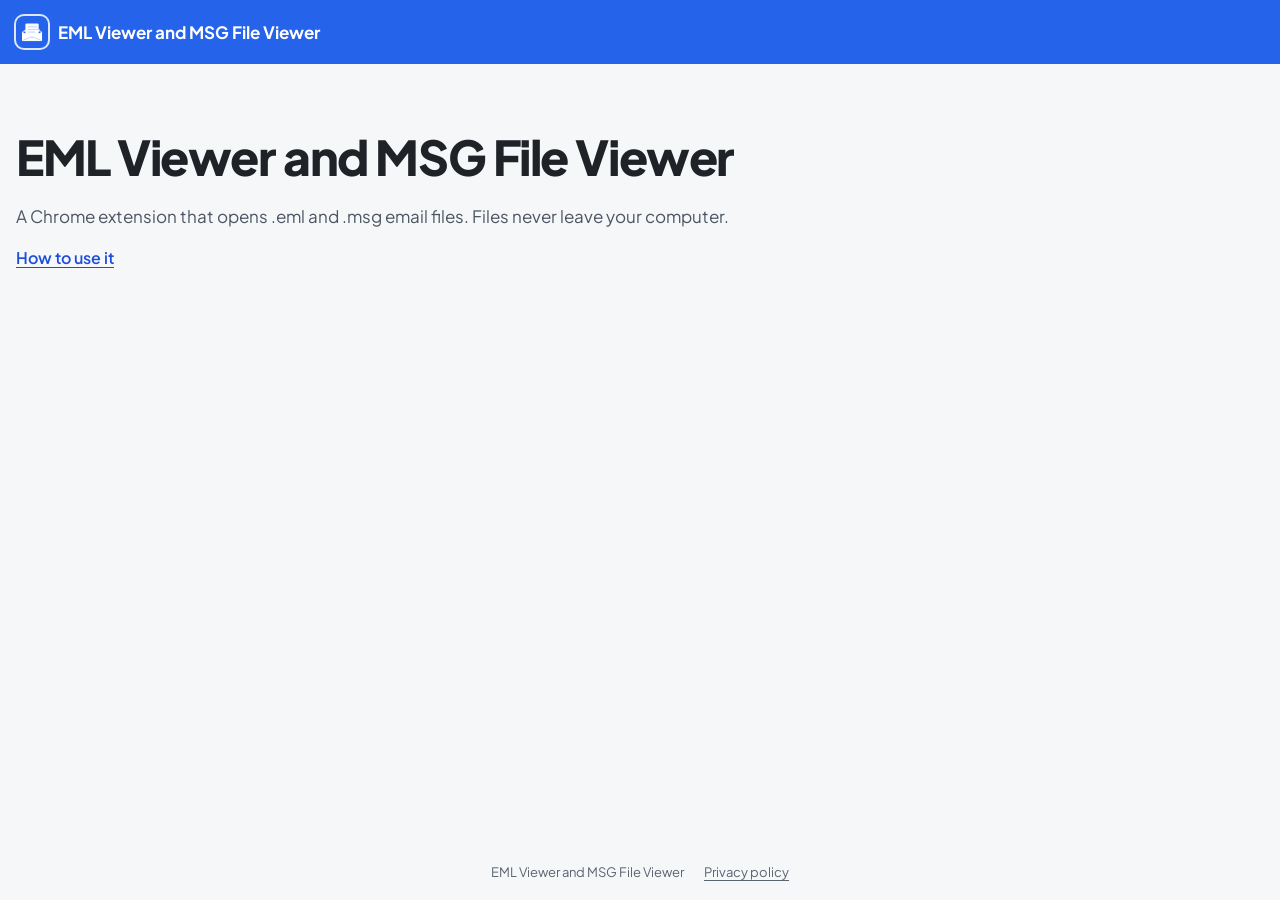
==== index.html @ d06e570b "Publish site from eml-viewer/site (f8ddaa0)" ====
<!doctype html>
<html lang="en">
<head>
  <meta charset="utf-8">
  <meta name="viewport" content="width=device-width, initial-scale=1">
  <title>EML Viewer and MSG File Viewer</title>
  <meta name="description" content="Open .eml and .msg email files in Chrome. Private: files never leave your computer.">
  <link rel="icon" href="assets/favicon.png" type="image/png">
  <link rel="stylesheet" href="assets/style.css">
  <link rel="stylesheet" href="assets/welcome.css">
</head>
<body class="welcome">
<header class="site-header">
  <div class="wrap">
    <a class="brand" href="./"><img src="assets/icon128.png" alt="" width="32" height="32">EML Viewer and MSG File Viewer</a>
  </div>
</header>

<main class="wrap prose home">
  <h1>EML Viewer and MSG File Viewer</h1>
  <p class="lead">A Chrome extension that opens .eml and .msg email files. Files never leave your computer.</p>
  <p><a href="welcome/#usage">How to use it</a></p>
</main>

<footer class="site-footer">
  <div class="wrap">
    <span>EML Viewer and MSG File Viewer</span>
    <a href="privacy/">Privacy policy</a>
  </div>
</footer>
</body>
</html>
---- assets/style.css ----
/* Shared styles for emlview.com: the extension's blue (#2563eb, from the icon), white text on it,
   neutral pages for long text. Font: Plus Jakarta Sans (OFL), served from this site. */
@font-face {
  font-family: "Plus Jakarta Sans";
  src: url("fonts/plus-jakarta-sans.woff2") format("woff2");
  font-weight: 200 800;
  font-style: normal;
  font-display: swap;
}

:root {
  --brand: #2563eb;
  --brand-deep: #1d4ed8;
  --on-brand: #ffffff;
  --on-brand-muted: rgb(255 255 255 / 84%);
  --background: #ffffff;
  --foreground: #1f2328;
  --muted-foreground: #5b6470;
  --border: #e3e6ea;
  --accent: #1d4ed8;
  --ring: #ffffff;
  --mark: #e5372b;
  --radius: 14px;
  --font: "Plus Jakarta Sans", system-ui, -apple-system, "Segoe UI", Roboto, Arial, sans-serif;
  color-scheme: light;
}

@media (prefers-color-scheme: dark) {
  :root {
    --background: #121417;
    --foreground: #eceef1;
    --muted-foreground: #a3abb6;
    --border: #2b3036;
    --accent: #93b4ff;
    color-scheme: dark;
  }
}

* { box-sizing: border-box; }

html { -webkit-text-size-adjust: 100%; }

body {
  margin: 0;
  background: var(--background);
  color: var(--foreground);
  font: 400 1rem/1.55 var(--font);
  -webkit-font-smoothing: antialiased;
}

a { color: var(--accent); text-underline-offset: 3px; }

a:focus-visible, button:focus-visible {
  outline: 3px solid var(--ring);
  outline-offset: 3px;
  border-radius: 8px;
}

.wrap {
  width: 100%;
  max-width: 76rem;
  margin: 0 auto;
  padding: 0 1rem;
}

/* The header is always on the brand blue. */
.site-header {
  background: var(--brand);
  color: var(--on-brand);
}

.site-header .wrap {
  display: flex;
  align-items: center;
  min-height: 4rem;
}

.brand {
  display: inline-flex;
  align-items: center;
  gap: 0.625rem;
  min-height: 2.75rem;
  color: var(--on-brand);
  font-weight: 700;
  font-size: 1.0625rem;
  text-decoration: none;
}

.brand img {
  width: 2rem;
  height: 2rem;
  border-radius: 8px;
  box-shadow: 0 0 0 2px rgb(255 255 255 / 85%);
}

.site-footer {
  border-top: 1px solid var(--border);
  color: var(--muted-foreground);
  font-size: 0.875rem;
}

.site-footer .wrap {
  display: flex;
  flex-wrap: wrap;
  gap: 0.5rem 1.5rem;
  align-items: center;
  min-height: 4rem;
}

.site-footer a {
  display: inline-flex;
  align-items: center;
  min-height: 2.75rem;
  color: inherit;
}

/* ---------- text pages (privacy, home) ---------- */

.prose { max-width: 44rem; padding-top: 2rem; padding-bottom: 4rem; }

.prose h1 { font-size: clamp(1.75rem, 1.3rem + 2vw, 2.25rem); line-height: 1.2; margin: 0 0 0.5rem; letter-spacing: -0.02em; }

.prose h2 { font-size: 1.25rem; margin: 2rem 0 0.5rem; letter-spacing: -0.01em; }

.prose .lead { color: var(--muted-foreground); font-size: 1.0625rem; }

.prose ul { padding-left: 1.25rem; }
---- assets/welcome.css ----
/* Welcome page: calm light page (reads as a browser message, not an ad), brand blue only in accents; one version at a time (body[data-mode]).
   Short text on top, then one big browser picture across the width, close to its real size, so the
   puzzle in the picture is where the real one is: top right. Steps 1-2 fit on the first screen. */
body.welcome {
  --ring: var(--brand-deep); /* focus ring must show on the light page */
  background: #f6f7f9;
  color: #1f2328;
  /* The footer sits at the very bottom even when the page is short; the content is centred above it. */
  display: flex;
  flex-direction: column;
  min-height: 100svh;
}

.welcome main { flex: 1 0 auto; }

body[data-mode="pin"] .mode-usage,
body[data-mode="usage"] .mode-pin { display: none; }

.defs { position: absolute; width: 0; height: 0; overflow: hidden; }

.welcome .wrap { max-width: 84rem; }

.stage {
  display: flex;
  flex-direction: column;
  justify-content: center;
  padding-top: clamp(1.5rem, 7svh, 4rem);
  padding-bottom: clamp(2rem, 6svh, 3.5rem);
}

.hero { text-align: center; padding-bottom: clamp(1.5rem, 5svh, 2.75rem); }

/* "Added to Chrome": the words people just clicked in the store, with a green tick (success). */
.eyebrow {
  display: inline-flex;
  align-items: center;
  gap: 0.5rem;
  margin: 0 0 1rem;
  color: #15803d;
  font-size: 1rem;
  font-weight: 700;
  letter-spacing: 0.01em;
}

.ok-dot {
  display: inline-grid;
  place-items: center;
  width: 1.5rem;
  height: 1.5rem;
  border-radius: 50%;
  background: #16a34a;
  box-shadow: 0 0 0 4px #dcfce7;
}

.ok-dot svg {
  width: 0.875rem;
  height: 0.875rem;
  fill: none;
  stroke: #fff;
  stroke-width: 3.5;
  stroke-linecap: round;
  stroke-linejoin: round;
}

.eyebrow[hidden] { display: none; }

.hero h1 {
  margin: 0;
  font-size: clamp(1.75rem, 1.3rem + 1.8vw, 2.625rem);
  font-weight: 800;
  line-height: 1.12;
  letter-spacing: -0.03em;
}

.hero .lead {
  max-width: 40rem;
  margin: 1rem auto 0;
  color: #4b5563;
  font-size: 1.125rem;
  font-weight: 500;
  line-height: 1.7;
}

/* The same numbers as in the picture, inline in the text. */
.n {
  display: inline-grid;
  place-items: center;
  width: 1.5rem;
  height: 1.5rem;
  margin: 0 0.125rem;
  border: 2.5px solid var(--mark);
  border-radius: 50%;
  background: #fff;
  color: var(--mark);
  font-size: 0.8125rem;
  font-weight: 800;
  line-height: 1;
  vertical-align: middle;
}

.next {
  margin: clamp(2rem, 6svh, 4rem) 0 1.5rem;
  text-align: center;
  font-size: clamp(1.125rem, 1rem + 0.5vw, 1.375rem);
  font-weight: 600;
  letter-spacing: -0.01em;
}

.switch { margin: 2rem 0 0; text-align: center; }

.switch a {
  display: inline-flex;
  align-items: center;
  min-height: 2.75rem;
  padding: 0 0.875rem;
  border-radius: 999px;
  color: var(--brand-deep);
  font-weight: 600;
}

.switch a:hover { background: #e8f0fe; }

/* The picture keeps light colours: it shows the browser as it looks. The first picture is kept small
   enough (by width, so nothing is cut) that it ends above the bottom of the screen. */
.shot {
  display: block;
  width: 100%;
  height: auto;
  margin: 0 auto;
  aspect-ratio: 1204 / 524;
  /* Narrower than the page, like the course example; grows a little on big monitors so the words stay readable. */
  max-width: clamp(52rem, 48vw, 64rem);
  font-family: var(--font);
  filter: drop-shadow(0 1px 2px rgb(16 24 40 / 10%)) drop-shadow(0 16px 36px rgb(16 24 40 / 14%));
  pointer-events: none;
  user-select: none;
}

.shot-main .shot {
  aspect-ratio: 1204 / 434;
  max-width: min(clamp(52rem, 48vw, 64rem), calc((100svh - 17rem) * 1204 / 434));
}

.mode-usage .shot { max-width: min(clamp(52rem, 48vw, 64rem), calc((100svh - 16rem) * 1204 / 524)); }

/* Steps 1 and 2 in the picture pulse one after the other, so the eye goes 1 → 2.
   A soft ring that grows and fades, not a hard blink (blinking reads as an ad). */
.pulse circle {
  fill: none;
  stroke: var(--mark);
  stroke-width: 6;
  opacity: 0;
  transform-box: fill-box;
  transform-origin: center;
  animation: ring-pulse 3s ease-out infinite;
}

.pulse .pulse-2 { animation-delay: 1.5s; }

@keyframes ring-pulse {
  0% { opacity: 0.75; transform: scale(1); }
  40% { opacity: 0; transform: scale(1.9); }
  100% { opacity: 0; transform: scale(1.9); }
}

@media (prefers-reduced-motion: reduce) { .pulse circle { animation: none; } }

/* Pictures are not buttons: no hand cursor. A click shows .shot-hint instead of doing nothing. */
.shot-wrap { cursor: default; }

.shot-hint {
  position: fixed;
  top: 0.75rem;
  right: 1rem;
  z-index: 10;
  display: flex;
  align-items: flex-start;
  gap: 0.625rem;
  max-width: min(24rem, calc(100vw - 2rem));
  margin: 0;
  padding: 0.875rem 1rem;
  border-radius: 14px;
  background: #ffffff;
  color: #1f2328;
  font-weight: 600;
  line-height: 1.4;
  box-shadow: 0 12px 32px rgb(10 25 80 / 35%);
  animation: hint-in 0.2s ease-out;
}

.shot-hint[hidden] { display: none; }

.shot-hint .icon { flex: none; width: 1.5rem; height: 1.5rem; color: var(--mark); stroke-width: 3; }

@keyframes hint-in { from { opacity: 0; transform: translateY(-6px); } }

@media (prefers-reduced-motion: reduce) { .shot-hint { animation: none; } }

.icon {
  width: 1.125rem;
  height: 1.125rem;
  fill: none;
  stroke: currentColor;
  stroke-width: 2.5;
  stroke-linecap: round;
  stroke-linejoin: round;
}

/* Home page: short text on the blue. */
.home { min-height: calc(100svh - 8rem); padding-top: 4rem; }
.home h1 { font-size: clamp(2rem, 1.4rem + 2.2vw, 3rem); font-weight: 800; letter-spacing: -0.03em; }
.home .lead { color: #4b5563; }
.home a { color: var(--brand-deep); font-weight: 600; }

.welcome .site-footer {
  border-top-color: #e3e6ea;
  color: #5b6470;
}

/* Footer centred, in line with the centred page above it; quiet, no full-width line. */
.welcome .site-footer { border-top: 0; font-size: 0.8125rem; }
.welcome .site-footer .wrap { justify-content: center; text-align: center; min-height: 3.5rem; gap: 0.25rem 1.25rem; }

/* Narrow windows: the picture keeps a readable height and shows the right part of the browser,
   where the puzzle and the pin are. */
@media (max-width: 48rem) {
  .shot { min-height: 16rem; max-width: none !important; }
}
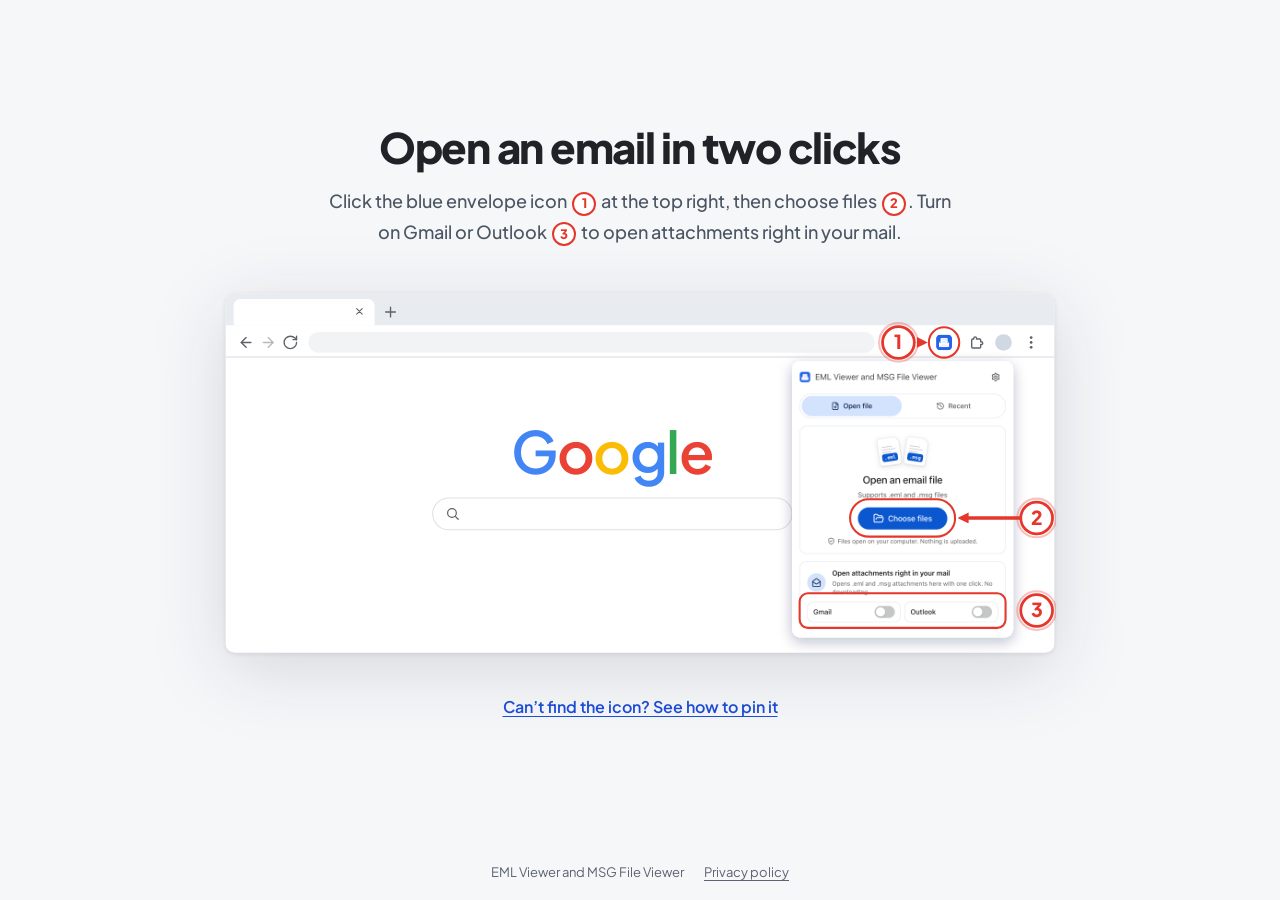
==== commit b217adba: "Publish site from eml-viewer/site (37840bc)" ====
--- a/index.html
+++ b/index.html
@@ -3,23 +3,181 @@
 <head>
   <meta charset="utf-8">
   <meta name="viewport" content="width=device-width, initial-scale=1">
-  <title>EML Viewer and MSG File Viewer</title>
-  <meta name="description" content="Open .eml and .msg email files in Chrome. Private: files never leave your computer.">
+  <title>EML Viewer and MSG File Viewer is installed</title>
+  <meta name="description" content="Pin EML Viewer and MSG File Viewer to your toolbar and open .eml and .msg email files in two clicks.">
+  <meta name="robots" content="noindex">
+  <meta name="theme-color" content="#2563eb">
   <link rel="icon" href="assets/favicon.png" type="image/png">
+  <link rel="preload" href="assets/fonts/plus-jakarta-sans.woff2" as="font" type="font/woff2" crossorigin>
   <link rel="stylesheet" href="assets/style.css">
   <link rel="stylesheet" href="assets/welcome.css">
+  <script src="assets/welcome.js" defer></script>
 </head>
-<body class="welcome">
-<header class="site-header">
-  <div class="wrap">
-    <a class="brand" href="./"><img src="assets/icon128.png" alt="" width="32" height="32">EML Viewer and MSG File Viewer</a>
-  </div>
-</header>
+<!-- Two versions on one page: "pin" until the icon is on the toolbar, then "usage".
+     Short text on top, then one big browser picture across the whole width, close to real size:
+     the puzzle in the picture sits at the top right, where it is in the person's own browser.
+     Clicking a picture explains that it is a picture (people do click it). -->
+<body class="welcome" data-mode="pin">
 
-<main class="wrap prose home">
-  <h1>EML Viewer and MSG File Viewer</h1>
-  <p class="lead">A Chrome extension that opens .eml and .msg email files. Files never leave your computer.</p>
-  <p><a href="welcome/#usage">How to use it</a></p>
+<!-- Shared drawing parts for the pictures. -->
+<svg class="defs" aria-hidden="true" focusable="false">
+  <defs>
+    <marker id="arrowHead" viewBox="0 0 10 10" refX="6" refY="5" markerWidth="3.2" markerHeight="3.2" orient="auto-start-reverse">
+      <path d="M0 0 10 5 0 10z" fill="#e5372b"/>
+    </marker>
+    <filter id="lift" x="-20%" y="-20%" width="140%" height="140%">
+      <feDropShadow dx="0" dy="6" stdDeviation="10" flood-color="#0b1b4d" flood-opacity=".28"/>
+    </filter>
+    <clipPath id="winPin"><rect width="1200" height="430" rx="14"/></clipPath>
+    <clipPath id="winUse"><rect width="1200" height="520" rx="14"/></clipPath>
+    <clipPath id="popupClip"><rect x="820" y="98" width="320" height="400" rx="12"/></clipPath>
+    <g id="puzzle" fill="none" stroke="#5f6368" stroke-width="2" stroke-linecap="round" stroke-linejoin="round">
+      <path d="M4 8.5A1.5 1.5 0 0 1 5.5 7H7V6a2 2 0 0 1 4 0v1h4.5A1.5 1.5 0 0 1 17 8.5V11h1a2 2 0 0 1 0 4h-1v3.5a1.5 1.5 0 0 1-1.5 1.5h-10A1.5 1.5 0 0 1 4 18.5z"/>
+    </g>
+    <!-- A whole browser window with the Google home page, as in the course examples. -->
+    <symbol id="window" viewBox="0 0 1200 540">
+      <rect width="1200" height="540" fill="#ffffff"/>
+      <path d="M0 0h1200v46H0z" fill="#e8ecf1"/>
+      <path d="M12 46V18a10 10 0 0 1 10-10h184a10 10 0 0 1 10 10v28z" fill="#ffffff"/>
+      <path d="M190 22l8 8M198 22l-8 8" stroke="#5f6368" stroke-width="1.6" stroke-linecap="round"/>
+      <path d="M232 27h14M239 20v14" stroke="#5f6368" stroke-width="2" stroke-linecap="round"/>
+      <g fill="none" stroke="#5f6368" stroke-width="2" stroke-linecap="round" stroke-linejoin="round">
+        <g transform="translate(18 59)"><path d="m12 19-7-7 7-7"/><path d="M19 12H5"/></g>
+        <g transform="translate(50 59)" opacity=".45"><path d="M5 12h14"/><path d="m12 5 7 7-7 7"/></g>
+        <g transform="translate(82 59)"><path d="M21 12a9 9 0 1 1-9-9c2.52 0 4.93 1 6.74 2.74L21 8"/><path d="M21 3v5h-5"/></g>
+      </g>
+      <rect x="120" y="56" width="820" height="30" rx="15" fill="#f1f3f4"/>
+      <use href="#puzzle" transform="translate(1076 59)"/>
+      <circle cx="1126" cy="71" r="12" fill="#cfd8e3"/>
+      <g fill="#5f6368"><circle cx="1166" cy="64" r="2"/><circle cx="1166" cy="71" r="2"/><circle cx="1166" cy="78" r="2"/></g>
+      <line x1="0" y1="92" x2="1200" y2="92" stroke="#e3e6ea" stroke-width="2"/>
+      <text x="560" y="262" font-size="84" font-weight="600" text-anchor="middle" letter-spacing="-2"><tspan fill="#4285f4">G</tspan><tspan fill="#ea4335">o</tspan><tspan fill="#fbbc05">o</tspan><tspan fill="#4285f4">g</tspan><tspan fill="#34a853">l</tspan><tspan fill="#ea4335">e</tspan></text>
+      <rect x="300" y="296" width="520" height="46" rx="23" fill="#ffffff" stroke="#dfe1e5" stroke-width="1.5"/>
+      <g fill="none" stroke="#5f6368" stroke-width="2" stroke-linecap="round" transform="translate(318 308) scale(.9)"><circle cx="11" cy="11" r="7"/><path d="m21 21-4.3-4.3"/></g>
+    </symbol>
+    <!-- A big number like on the course pages: white circle, thick red ring, light halo. Centre (24, 24). -->
+    <symbol id="badgeBg" viewBox="0 0 48 48" overflow="visible">
+      <circle cx="24" cy="24" r="28" fill="none" stroke="#e5372b" stroke-opacity=".3" stroke-width="3"/>
+      <circle cx="24" cy="24" r="23" fill="#ffffff" stroke="#e5372b" stroke-width="4"/>
+    </symbol>
+    <!-- The pinned icon on the toolbar and its window open (used for step 3 and "how to use"). -->
+    <symbol id="pinnedOpen" viewBox="0 0 1200 520">
+      <use href="#window" width="1200" height="540" clip-path="url(#winUse)"/>
+      <image href="assets/icon128.png" x="1028" y="59" width="24" height="24"/>
+      <rect x="820" y="98" width="320" height="400" rx="12" fill="#ffffff" filter="url(#lift)"/>
+      <image href="assets/popup.png" x="820" y="98" width="320" height="400" clip-path="url(#popupClip)"/>
+      <circle cx="1040" cy="71" r="22" fill="none" stroke="#e5372b" stroke-width="3"/>
+    </symbol>
+  </defs>
+</svg>
+
+
+<main class="wrap stage">
+
+  <!-- ===== Not pinned yet: show where the extension is ===== -->
+  <section class="mode mode-pin" aria-labelledby="pinTitle">
+    <div class="hero">
+      <p class="eyebrow">
+        <span class="ok-dot" aria-hidden="true"><svg viewBox="0 0 24 24"><path d="M20 6 9 17l-5-5"/></svg></span>
+        Added to Chrome
+      </p>
+      <h1 id="pinTitle">Now pin it to your toolbar</h1>
+      <p class="lead">At the top right of your browser: click the puzzle icon <span class="n">1</span>, then the pin <span class="n">2</span></p>
+    </div>
+
+    <div class="shot-wrap shot-main" data-hint="pin">
+      <svg class="shot" preserveAspectRatio="xMaxYMin slice" viewBox="-2 -2 1204 434" role="img" aria-label="The puzzle icon at the top right of the browser and the extensions menu with a pin next to EML Viewer and MSG File Viewer">
+        <use href="#window" width="1200" height="540" clip-path="url(#winPin)"/>
+        <circle cx="1088" cy="71" r="18" fill="#e8f0fe"/>
+        <use href="#puzzle" transform="translate(1076 59)"/>
+        <!-- The menu is drawn a bit larger than life so its words read at a glance (lecture: enlarge what matters). -->
+        <rect x="660" y="98" width="480" height="262" rx="14" fill="#ffffff" filter="url(#lift)"/>
+        <text x="686" y="140" font-size="20" font-weight="700" fill="#202124">Extensions</text>
+        <path d="M1104 126l12 12M1116 126l-12 12" stroke="#5f6368" stroke-width="2" stroke-linecap="round"/>
+        <text x="686" y="176" font-size="16" font-weight="700" fill="#202124">No access needed</text>
+        <text x="686" y="200" font-size="16.5" fill="#3c4043">These extensions don’t need to see and change</text>
+        <text x="686" y="221" font-size="16.5" fill="#3c4043">information on this site.</text>
+        <image href="assets/icon128.png" x="686" y="236" width="32" height="32"/>
+        <text x="728" y="259" font-size="19" fill="#202124">EML Viewer and MSG File Viewer</text>
+        <g fill="none" stroke="#5f6368" stroke-width="2" stroke-linecap="round" stroke-linejoin="round" transform="translate(1082 237) scale(1.25)">
+          <path d="M12 17v5"/><path d="M9 10.76a2 2 0 0 1-1.11 1.79l-1.78.9A2 2 0 0 0 5 15.24V16a1 1 0 0 0 1 1h12a1 1 0 0 0 1-1v-.76a2 2 0 0 0-1.11-1.79l-1.78-.9A2 2 0 0 1 15 10.76V7a1 1 0 0 1 1-1 2 2 0 0 0 0-4H8a2 2 0 0 0 0 4 1 1 0 0 1 1 1z"/>
+        </g>
+        <line x1="672" y1="290" x2="1128" y2="290" stroke="#e3e6ea" stroke-width="2"/>
+        <g fill="none" stroke="#5f6368" stroke-width="2" stroke-linecap="round" stroke-linejoin="round" transform="translate(688 306)">
+          <path d="M9.671 4.136a2.34 2.34 0 0 1 4.659 0 2.34 2.34 0 0 0 3.319 1.915 2.34 2.34 0 0 1 2.33 4.033 2.34 2.34 0 0 0 0 3.831 2.34 2.34 0 0 1-2.33 4.033 2.34 2.34 0 0 0-3.319 1.915 2.34 2.34 0 0 1-4.659 0 2.34 2.34 0 0 0-3.32-1.915 2.34 2.34 0 0 1-2.33-4.033 2.34 2.34 0 0 0 0-3.831A2.34 2.34 0 0 1 6.35 6.051a2.34 2.34 0 0 0 3.319-1.915"/><circle cx="12" cy="12" r="3"/>
+        </g>
+        <text x="724" y="324" font-size="17" fill="#3c4043">Manage extensions</text>
+        <g class="pulse" aria-hidden="true">
+          <circle class="pulse-1" cx="1088" cy="71" r="22"/>
+          <circle class="pulse-2" cx="1097" cy="252" r="26"/>
+        </g>
+        <g fill="none" stroke="#e5372b" stroke-width="3.5">
+          <circle cx="1088" cy="71" r="22"/>
+          <circle cx="1097" cy="252" r="26"/>
+        </g>
+        <g fill="none" stroke="#e5372b" stroke-width="5" stroke-linecap="round" marker-end="url(#arrowHead)">
+          <path d="M1003 71H1058"/>
+          <path d="M1097 370V286"/>
+        </g>
+        <g font-size="28" font-weight="800" fill="#e5372b" text-anchor="middle">
+          <use href="#badgeBg" x="950" y="47" width="48" height="48"/><text x="974" y="81">1</text>
+          <use href="#badgeBg" x="1073" y="372" width="48" height="48"/><text x="1097" y="406">2</text>
+        </g>
+      </svg>
+    </div>
+
+    <h2 class="next"><span class="n">3</span> Then click the blue envelope icon to open your email files</h2>
+    <div class="shot-wrap" data-hint="usage">
+      <svg class="shot" preserveAspectRatio="xMaxYMin slice" viewBox="-2 -2 1204 524" role="img" aria-label="After pinning, the blue envelope icon is on the toolbar; clicking it opens the window to choose email files">
+        <use href="#pinnedOpen" width="1200" height="520"/>
+        <path d="M1003 71H1010" fill="none" stroke="#e5372b" stroke-width="5" stroke-linecap="round" marker-end="url(#arrowHead)"/>
+        <g font-size="28" font-weight="800" fill="#e5372b" text-anchor="middle">
+          <use href="#badgeBg" x="950" y="47" width="48" height="48"/><text x="974" y="81">3</text>
+        </g>
+      </svg>
+    </div>
+
+    <p class="switch"><a href="#usage">Already pinned? See how to use it</a></p>
+  </section>
+
+  <!-- ===== Pinned: how to use it ===== -->
+  <section class="mode mode-usage" aria-labelledby="usageTitle">
+    <div class="hero">
+      <p class="eyebrow" id="pinnedNote" role="status" hidden>
+        <span class="ok-dot" aria-hidden="true"><svg viewBox="0 0 24 24"><path d="M20 6 9 17l-5-5"/></svg></span>
+        Pinned
+      </p>
+      <h1 id="usageTitle">Open an email in two clicks</h1>
+      <p class="lead">Click the blue envelope icon <span class="n">1</span> at the top right, then choose files <span class="n">2</span>. Turn on Gmail or Outlook <span class="n">3</span> to open attachments right in your mail.</p>
+    </div>
+
+    <div class="shot-wrap" data-hint="usage">
+      <svg class="shot" preserveAspectRatio="xMaxYMin slice" viewBox="-2 -2 1204 524" role="img" aria-label="The blue envelope icon at the top right with its window open: the Choose files button and the Gmail and Outlook switches">
+        <use href="#pinnedOpen" width="1200" height="520"/>
+        <g fill="none" stroke="#e5372b" stroke-width="3">
+          <rect x="904" y="298" width="152" height="54" rx="27"/>
+          <rect x="831" y="434" width="298" height="50" rx="12"/>
+        </g>
+        <g fill="none" stroke="#e5372b" stroke-width="5" stroke-linecap="round" marker-end="url(#arrowHead)">
+          <path d="M1003 71H1010"/>
+          <path d="M1166 325H1066"/>
+        </g>
+        <g font-size="28" font-weight="800" fill="#e5372b" text-anchor="middle">
+          <use href="#badgeBg" x="950" y="47" width="48" height="48"/><text x="974" y="81">1</text>
+          <use href="#badgeBg" x="1150" y="301" width="48" height="48"/><text x="1174" y="335">2</text>
+          <use href="#badgeBg" x="1150" y="435" width="48" height="48"/><text x="1174" y="469">3</text>
+        </g>
+      </svg>
+    </div>
+
+    <p class="switch"><a href="#pin">Can’t find the icon? See how to pin it</a></p>
+  </section>
+
+  <!-- Shown when someone clicks a picture: it is not the real browser. -->
+  <p class="shot-hint" id="shotHint" role="status" hidden>
+    <svg class="icon" viewBox="0 0 24 24" aria-hidden="true"><path d="M7 7h10v10"/><path d="M7 17 17 7"/></svg>
+    <span id="shotHintText"></span>
+  </p>
 </main>
 
 <footer class="site-footer">
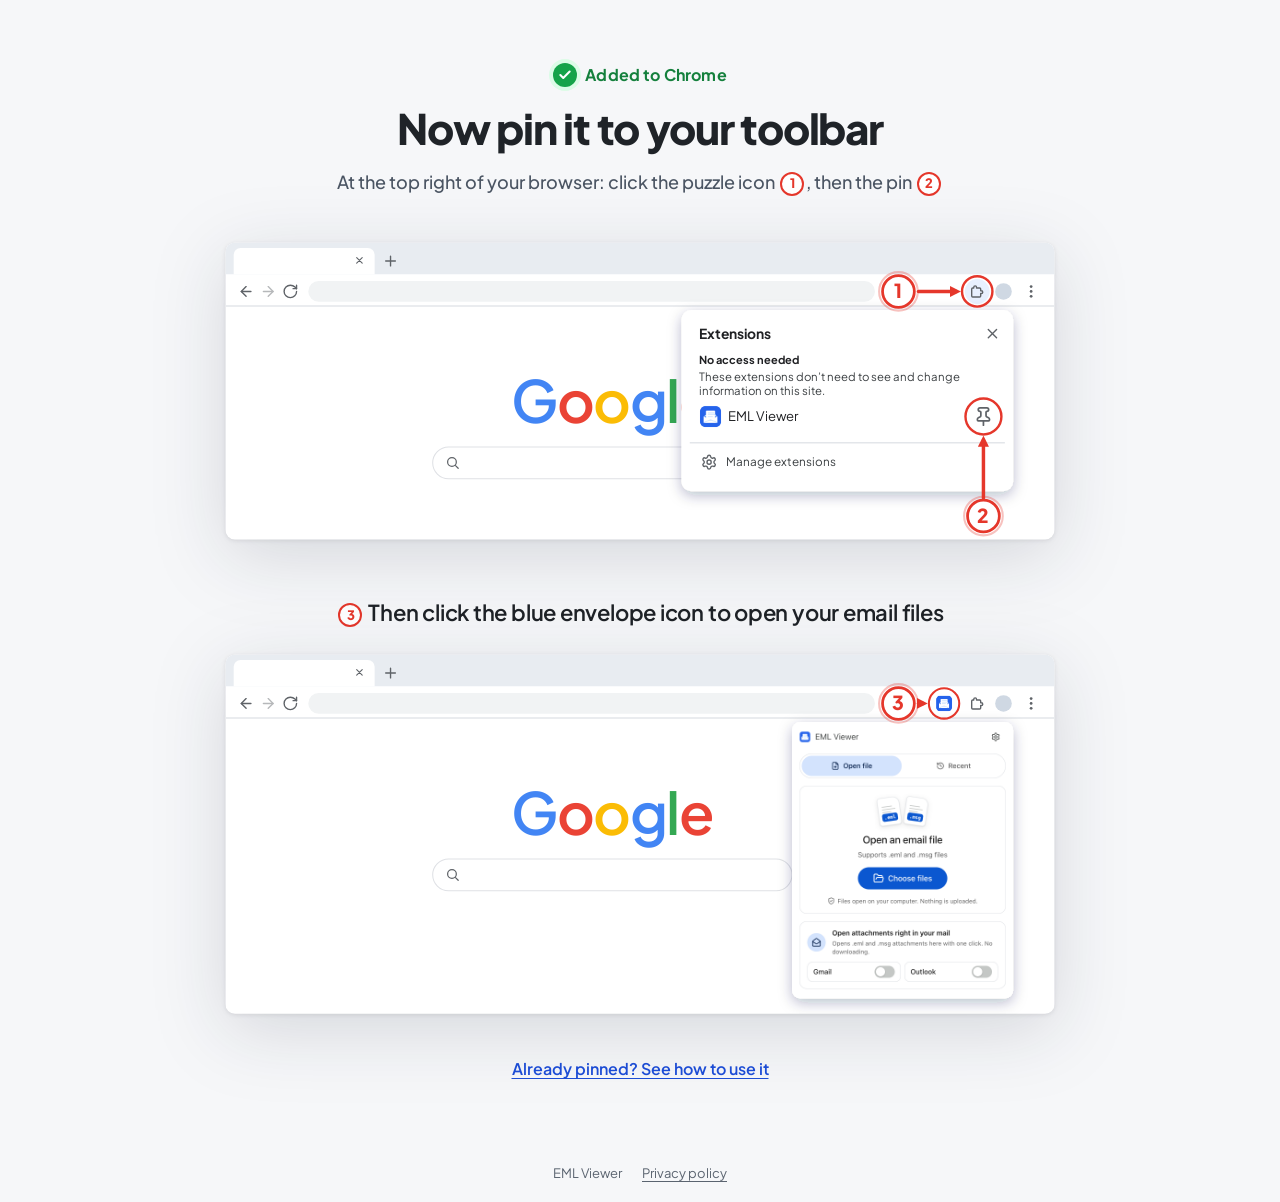
==== commit 3f820247: "Publish site from eml-viewer/site (cc9599d)" ====
--- a/index.html
+++ b/index.html
@@ -3,8 +3,8 @@
 <head>
   <meta charset="utf-8">
   <meta name="viewport" content="width=device-width, initial-scale=1">
-  <title>EML Viewer and MSG File Viewer is installed</title>
-  <meta name="description" content="Pin EML Viewer and MSG File Viewer to your toolbar and open .eml and .msg email files in two clicks.">
+  <title>EML Viewer is installed</title>
+  <meta name="description" content="Pin EML Viewer to your toolbar and open .eml and .msg email files in two clicks.">
   <meta name="robots" content="noindex">
   <meta name="theme-color" content="#2563eb">
   <link rel="icon" href="assets/favicon.png" type="image/png">
@@ -86,7 +86,7 @@
     </div>
 
     <div class="shot-wrap shot-main" data-hint="pin">
-      <svg class="shot" preserveAspectRatio="xMaxYMin slice" viewBox="-2 -2 1204 434" role="img" aria-label="The puzzle icon at the top right of the browser and the extensions menu with a pin next to EML Viewer and MSG File Viewer">
+      <svg class="shot" preserveAspectRatio="xMaxYMin slice" viewBox="-2 -2 1204 434" role="img" aria-label="The puzzle icon at the top right of the browser and the extensions menu with a pin next to EML Viewer">
         <use href="#window" width="1200" height="540" clip-path="url(#winPin)"/>
         <circle cx="1088" cy="71" r="18" fill="#e8f0fe"/>
         <use href="#puzzle" transform="translate(1076 59)"/>
@@ -98,7 +98,7 @@
         <text x="686" y="200" font-size="16.5" fill="#3c4043">These extensions don’t need to see and change</text>
         <text x="686" y="221" font-size="16.5" fill="#3c4043">information on this site.</text>
         <image href="assets/icon128.png" x="686" y="236" width="32" height="32"/>
-        <text x="728" y="259" font-size="19" fill="#202124">EML Viewer and MSG File Viewer</text>
+        <text x="728" y="259" font-size="19" fill="#202124">EML Viewer</text>
         <g fill="none" stroke="#5f6368" stroke-width="2" stroke-linecap="round" stroke-linejoin="round" transform="translate(1082 237) scale(1.25)">
           <path d="M12 17v5"/><path d="M9 10.76a2 2 0 0 1-1.11 1.79l-1.78.9A2 2 0 0 0 5 15.24V16a1 1 0 0 0 1 1h12a1 1 0 0 0 1-1v-.76a2 2 0 0 0-1.11-1.79l-1.78-.9A2 2 0 0 1 15 10.76V7a1 1 0 0 1 1-1 2 2 0 0 0 0-4H8a2 2 0 0 0 0 4 1 1 0 0 1 1 1z"/>
         </g>
@@ -182,7 +182,7 @@
 
 <footer class="site-footer">
   <div class="wrap">
-    <span>EML Viewer and MSG File Viewer</span>
+    <span>EML Viewer</span>
     <a href="privacy/">Privacy policy</a>
   </div>
 </footer>
